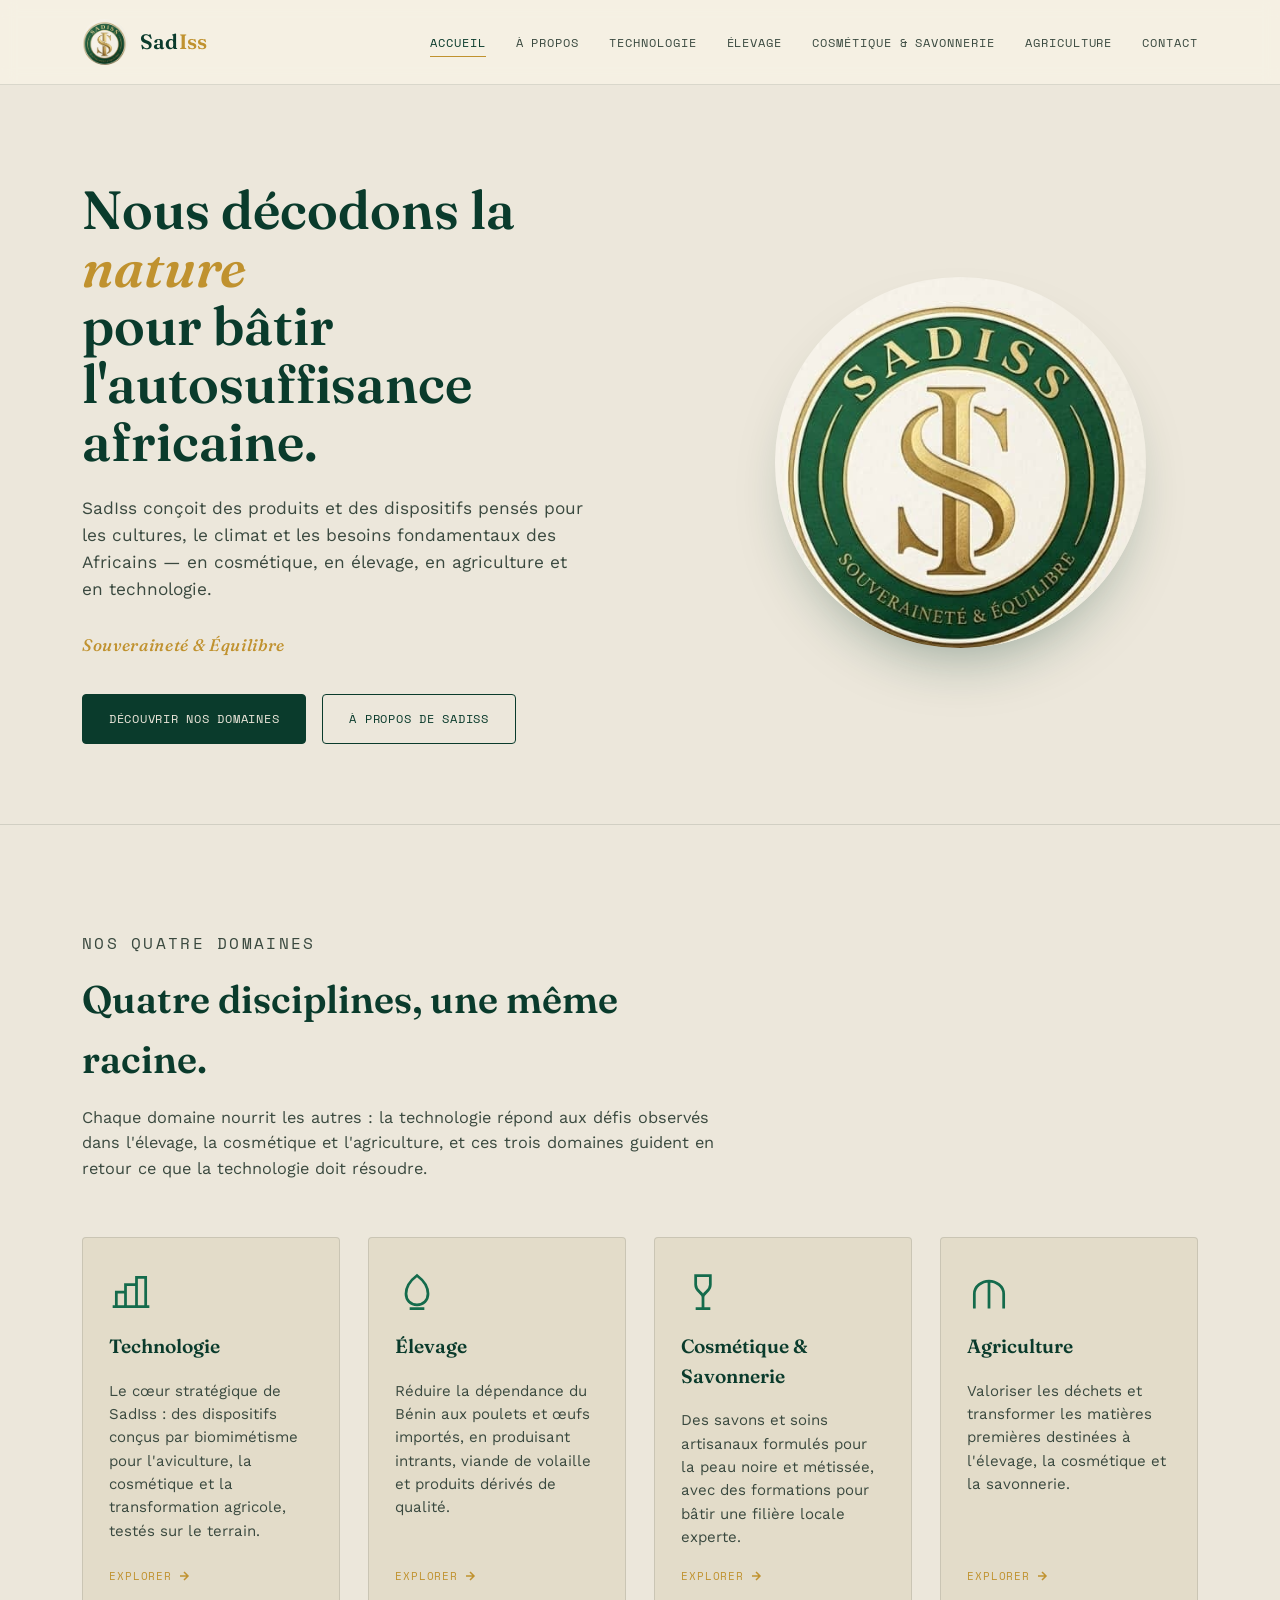
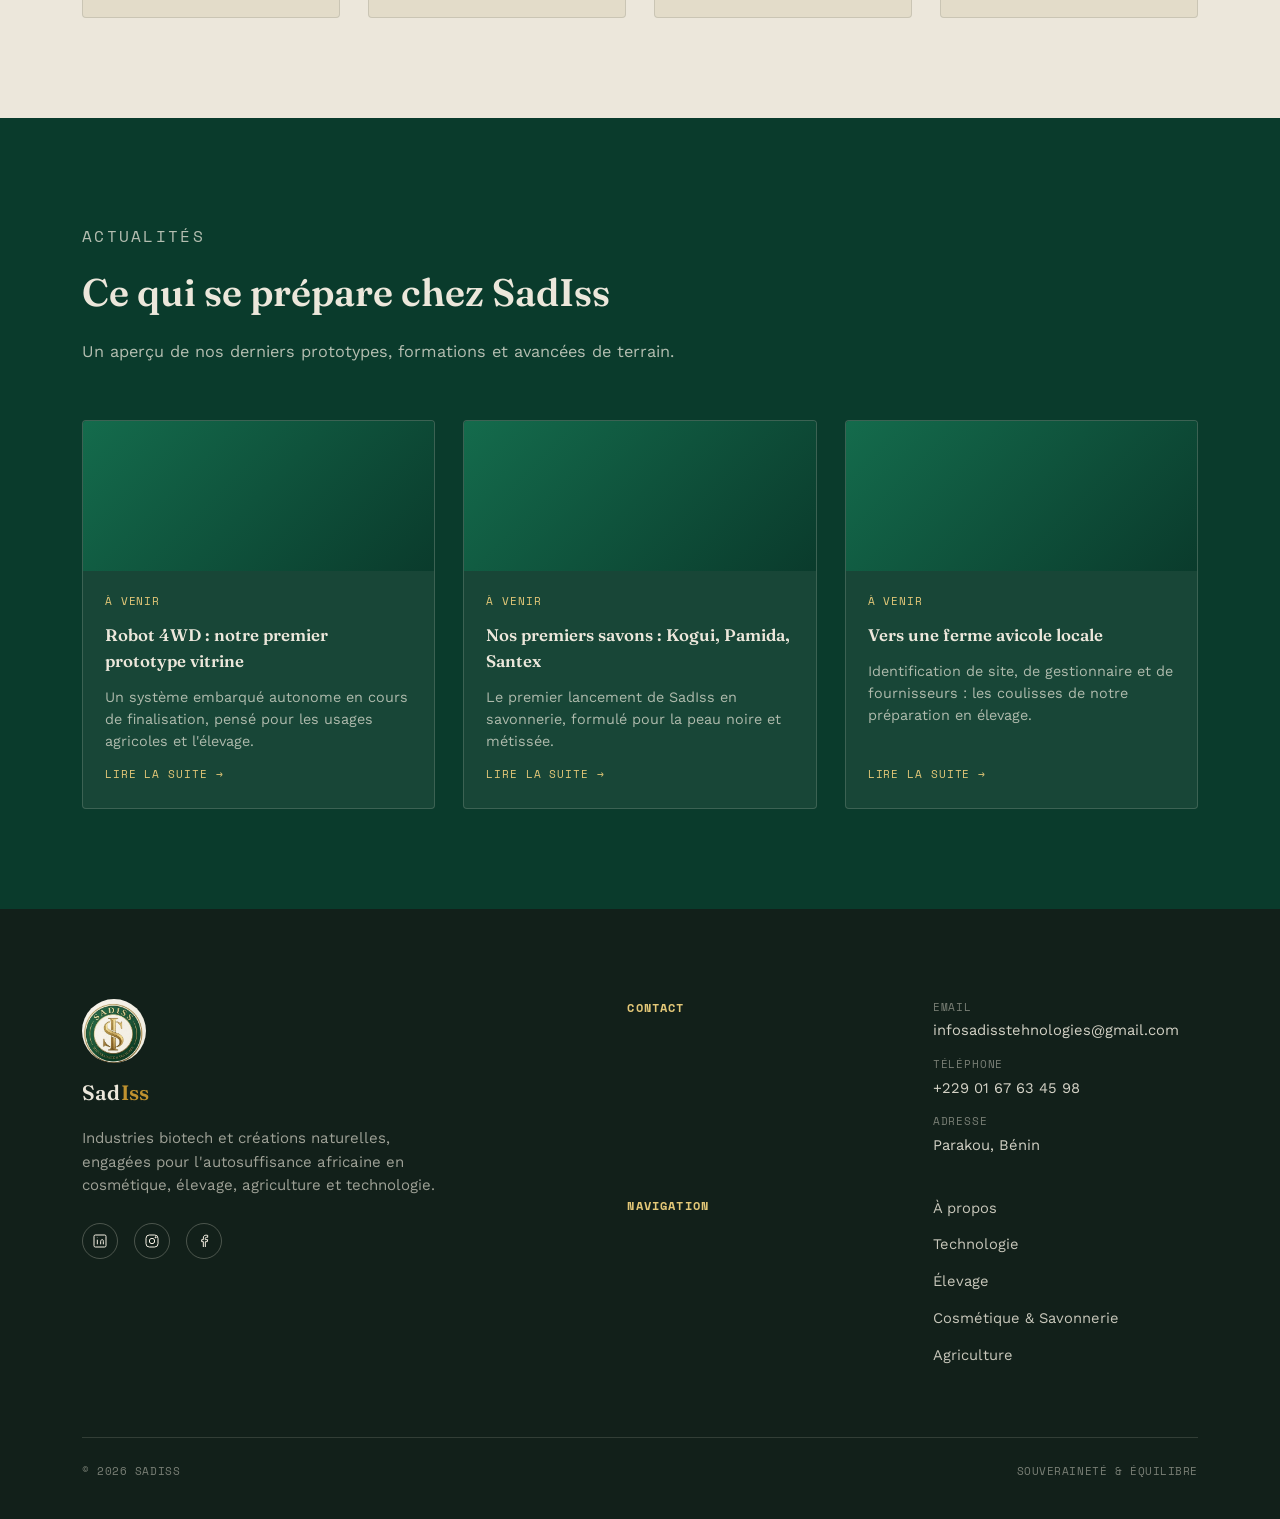
==== index.html @ 4fe81772 "Add files via upload" ====
<!DOCTYPE html>
<html lang="fr">
<head>
<meta charset="UTF-8">
<meta name="viewport" content="width=device-width, initial-scale=1.0">
<title>SadIss — Souveraineté &amp; Équilibre</title>
<meta name="description" content="SadIss conçoit des solutions africaines en cosmétique, élevage, agriculture et technologie, pensées pour les cultures, le climat et les besoins du continent.">
<link rel="preconnect" href="https://fonts.googleapis.com">
<link rel="preconnect" href="https://fonts.gstatic.com" crossorigin>
<link href="https://fonts.googleapis.com/css2?family=Fraunces:ital,wght@0,500;0,600;1,500&family=Work+Sans:wght@400;500;600&family=Space+Mono:wght@400;700&display=swap" rel="stylesheet">
<link rel="stylesheet" href="styles.css">
</head>
<body>

<header class="site-header">
  <div class="wrap">
    <a href="#accueil" class="logo">
      <img src="logo-badge.png" alt="SadIss" class="logo-mark">
      <span class="logo-word">Sad<em>Iss</em></span>
    </a>

    <button class="nav-toggle" id="navToggle" aria-label="Ouvrir la navigation" aria-expanded="false">
      <span></span><span></span><span></span>
    </button>

    <nav class="main-nav" id="mainNav">
      <ul>
        <li><a href="#accueil" class="active">Accueil</a></li>
        <li><a href="a-propos.html">À propos</a></li>
        <li><a href="technologie.html">Technologie</a></li>
        <li><a href="elevage.html">Élevage</a></li>
        <li><a href="cosmetique.html">Cosmétique &amp; Savonnerie</a></li>
        <li><a href="agriculture.html">Agriculture</a></li>
        <li><a href="#contact">Contact</a></li>
      </ul>
    </nav>
  </div>
</header>

<main id="accueil">

  <!-- ============ HERO ============ -->
  <section class="hero">
    <div class="wrap">
      <div class="hero-text">
        <h1 class="hero-headline">Nous décodons la <span class="accent">nature</span><br>pour bâtir l'autosuffisance africaine.</h1>
        <p class="hero-sub">SadIss conçoit des produits et des dispositifs pensés pour les cultures, le climat et les besoins fondamentaux des Africains — en cosmétique, en élevage, en agriculture et en technologie.</p>
        <p class="hero-tagline">Souveraineté &amp; Équilibre</p>
        <div class="hero-actions">
          <a href="#domaines" class="btn btn-primary">Découvrir nos domaines</a>
          <a href="a-propos.html" class="btn btn-ghost">À propos de SadIss</a>
        </div>
      </div>

      <div class="hero-graphic" aria-hidden="true">
        <img src="logo-badge.png" alt="" class="hero-badge">
      </div>
    </div>
  </section>

  <!-- ============ DOMAINES ============ -->
  <section class="domains" id="domaines">
    <div class="wrap">
      <div class="section-head">
        <p class="eyebrow">Nos quatre domaines</p>
        <h2>Quatre disciplines, une même racine.</h2>
        <p>Chaque domaine nourrit les autres : la technologie répond aux défis observés dans l'élevage, la cosmétique et l'agriculture, et ces trois domaines guident en retour ce que la technologie doit résoudre.</p>
      </div>

      <div class="domain-root">
        <div class="domain-grid">

          <article class="domain-card">
            <svg class="icon" viewBox="0 0 24 24" fill="none" stroke="currentColor" stroke-width="1.5"><path d="M4 20 L4 12 L9 12 L9 20 M9 20 L9 8 L15 8 L15 20 M15 20 L15 4 L20 4 L20 20 M2 20 L22 20"/></svg>
            <h3>Technologie</h3>
            <p>Le cœur stratégique de SadIss : des dispositifs conçus par biomimétisme pour l'aviculture, la cosmétique et la transformation agricole, testés sur le terrain.</p>
            <a href="technologie.html" class="go">Explorer <svg viewBox="0 0 12 12" fill="none" stroke="currentColor" stroke-width="1.5"><path d="M2 6 L10 6 M6 2 L10 6 L6 10"/></svg></a>
          </article>

          <article class="domain-card">
            <svg class="icon" viewBox="0 0 24 24" fill="none" stroke="currentColor" stroke-width="1.5"><path d="M12 3 C8 6 6 9 6 13 C6 16.5 8.5 19 12 19 C15.5 19 18 16.5 18 13 C18 9 16 6 12 3 Z M8 21 L16 21"/></svg>
            <h3>Élevage</h3>
            <p>Réduire la dépendance du Bénin aux poulets et œufs importés, en produisant intrants, viande de volaille et produits dérivés de qualité.</p>
            <a href="elevage.html" class="go">Explorer <svg viewBox="0 0 12 12" fill="none" stroke="currentColor" stroke-width="1.5"><path d="M2 6 L10 6 M6 2 L10 6 L6 10"/></svg></a>
          </article>

          <article class="domain-card">
            <svg class="icon" viewBox="0 0 24 24" fill="none" stroke="currentColor" stroke-width="1.5"><path d="M8 3 L16 3 L16 8 C16 12 12 12 12 15 C12 12 8 12 8 8 Z M12 15 L12 21 M8 21 L16 21"/></svg>
            <h3>Cosmétique &amp; Savonnerie</h3>
            <p>Des savons et soins artisanaux formulés pour la peau noire et métissée, avec des formations pour bâtir une filière locale experte.</p>
            <a href="cosmetique.html" class="go">Explorer <svg viewBox="0 0 12 12" fill="none" stroke="currentColor" stroke-width="1.5"><path d="M2 6 L10 6 M6 2 L10 6 L6 10"/></svg></a>
          </article>

          <article class="domain-card">
            <svg class="icon" viewBox="0 0 24 24" fill="none" stroke="currentColor" stroke-width="1.5"><path d="M4 21 L4 13 C4 9 8 6 12 6 C16 6 20 9 20 13 L20 21 M12 6 L12 21"/></svg>
            <h3>Agriculture</h3>
            <p>Valoriser les déchets et transformer les matières premières destinées à l'élevage, la cosmétique et la savonnerie.</p>
            <a href="agriculture.html" class="go">Explorer <svg viewBox="0 0 12 12" fill="none" stroke="currentColor" stroke-width="1.5"><path d="M2 6 L10 6 M6 2 L10 6 L6 10"/></svg></a>
          </article>

        </div>
      </div>
    </div>
  </section>

  <!-- ============ ARTICLES ============ -->
  <section class="articles" id="articles">
    <div class="wrap">
      <div class="section-head">
        <p class="eyebrow">Actualités</p>
        <h2>Ce qui se prépare chez SadIss</h2>
        <p>Un aperçu de nos derniers prototypes, formations et avancées de terrain.</p>
      </div>

      <div class="article-grid" id="articleGrid">
        <!-- Les articles sont injectés par script.js à partir d'un tableau de données,
             à remplacer par du contenu réel dès qu'il sera disponible. -->
      </div>
    </div>
  </section>

</main>

<!-- ============ FOOTER / CONTACT ============ -->
<footer class="site-footer" id="contact">
  <div class="wrap">
    <div class="footer-grid">

      <div class="footer-about">
        <img src="logo-badge.png" alt="SadIss" class="footer-badge">
        <span class="logo-word">Sad<em>Iss</em></span>
        <p>Industries biotech et créations naturelles, engagées pour l'autosuffisance africaine en cosmétique, élevage, agriculture et technologie.</p>

        <div class="social-row">
          <a href="#" target="_blank" rel="noopener noreferrer" aria-label="LinkedIn"><svg viewBox="0 0 24 24" fill="none" stroke="#F6F1E4" stroke-width="1.5"><rect x="3" y="3" width="18" height="18" rx="2"/><path d="M8 10 L8 17 M8 7 L8 7.5 M13 17 L13 12.5 C13 11 14 10 15.5 10 C17 10 17 11.5 17 12.5 L17 17"/></svg></a>
          <a href="#" target="_blank" rel="noopener noreferrer" aria-label="Github"><svg viewBox="0 0 24 24" fill="none" stroke="#F6F1E4" stroke-width="1.5"><rect x="3" y="3" width="18" height="18" rx="5"/><circle cx="12" cy="12" r="4"/><circle cx="17.5" cy="6.5" r="0.8" fill="#F6F1E4"/></svg></a>
          <a href="https://www.facebook.com/profile.php?id=61591203677101" target="_blank" rel="noopener noreferrer" aria-label="Facebook"><svg viewBox="0 0 24 24" fill="none" stroke="#F6F1E4" stroke-width="1.5"><path d="M14 21 L14 13 L17 13 L17.5 10 L14 10 L14 8 C14 7 14.5 6.5 15.5 6.5 L17.5 6.5 L17.5 3.5 C17 3.4 15.8 3.3 14.8 3.3 C12.4 3.3 11 4.8 11 7.5 L11 10 L8.5 10 L8.5 13 L11 13 L11 21"/></svg></a>
        </div>
      </div>

      <div class="footer-info">
        <h3>Contact</h3>
        <ul class="info-list">
          <li><span class="info-label">Email</span><span>infosadisstehnologies@gmail.com</span></li>
          <li><span class="info-label">Téléphone</span><span>+229 01 67 63 45 98</span></li>
          <li><span class="info-label">Adresse</span><span>Parakou, Bénin</span></li>
        </ul>

        <h3>Navigation</h3>
        <ul class="info-list links">
          <li><a href="a-propos.html">À propos</a></li>
          <li><a href="technologie.html">Technologie</a></li>
          <li><a href="elevage.html">Élevage</a></li>
          <li><a href="cosmetique.html">Cosmétique &amp; Savonnerie</a></li>
          <li><a href="agriculture.html">Agriculture</a></li>
        </ul>
      </div>

    </div>

    <div class="footer-bottom">
      <span>© 2026 SadIss</span>
      <span>Souveraineté &amp; Équilibre</span>
    </div>
  </div>
</footer>

<script src="script.js"></script>
</body>
</html>
---- styles.css ----
/* =========================================================
   SadIss — Design tokens
   ========================================================= */
:root{
  --cream: #ECE7DB;
  --cream-2: #E3DCC9;
  --ink: #12201A;
  --ink-soft: #3A493F;
  --emerald-deep: #0A3B2C;
  --emerald: #146B4C;
  --emerald-bright: #1E9B6C;
  --gold: #C0922F;
  --gold-light: #E4C878;
  --line: rgba(18,32,26,0.12);

  --font-display: "Fraunces", "Georgia", serif;
  --font-body: "Work Sans", "Segoe UI", sans-serif;
  --font-mono: "Space Mono", monospace;

  --radius: 4px;
  --container: 1180px;
}

*{ box-sizing: border-box; }
html{ scroll-behavior: smooth; }
body{
  margin:0;
  background: var(--cream);
  color: var(--ink);
  font-family: var(--font-body);
  line-height: 1.55;
  -webkit-font-smoothing: antialiased;
}
img,svg{ display:block; max-width:100%; }
a{ color: inherit; text-decoration: none; }
ul{ margin:0; padding:0; list-style:none; }
h1,h2,h3,h4{ font-family: var(--font-display); margin:0; font-weight:600; }
p{ margin:0; }
.wrap{ max-width: var(--container); margin:0 auto; padding: 0 32px; }
.eyebrow{
  font-family: var(--font-mono);
  text-transform: uppercase;
  letter-spacing: 0.14em;
  font-size: 0.72rem;
  color: var(--emerald);
}
.btn{
  display:inline-flex; align-items:center; gap:10px;
  font-family: var(--font-mono);
  font-size: 0.78rem;
  letter-spacing: 0.06em;
  text-transform: uppercase;
  padding: 14px 26px;
  border-radius: var(--radius);
  border: 1px solid var(--emerald-deep);
  transition: background .25s ease, color .25s ease, transform .2s ease;
  cursor: pointer;
  background: transparent;
}
.btn-primary{ background: var(--emerald-deep); color: var(--cream); }
.btn-primary:hover{ background: var(--emerald-bright); border-color: var(--emerald-bright); transform: translateY(-1px); }
.btn-ghost{ color: var(--emerald-deep); }
.btn-ghost:hover{ background: var(--emerald-deep); color: var(--cream); }

/* focus visibility */
a:focus-visible, button:focus-visible, input:focus-visible, textarea:focus-visible{
  outline: 2px solid var(--gold);
  outline-offset: 3px;
}

@media (prefers-reduced-motion: reduce){
  *{ animation: none !important; transition: none !important; }
}

/* =========================================================
   Header / Nav
   ========================================================= */
.site-header{
  position: sticky; top:0; z-index: 50;
  background: rgba(246,241,228,0.92);
  backdrop-filter: blur(8px);
  border-bottom: 1px solid var(--line);
}
.site-header .wrap{
  display:flex; align-items:center; justify-content:space-between;
  height: 84px;
}
.logo{ display:flex; align-items:center; gap:12px; }
.logo-mark{ width:46px; height:46px; border-radius:50%; object-fit:cover; }
.logo-word{
  font-family: var(--font-display);
  font-weight: 600;
  font-size: 1.3rem;
  letter-spacing: 0.01em;
  color: var(--emerald-deep);
}
.logo-word em{ color: var(--gold); font-style: normal; }

.main-nav ul{ display:flex; gap: 30px; align-items:center; }
.main-nav a{
  font-family: var(--font-mono);
  font-size: 0.74rem;
  text-transform: uppercase;
  letter-spacing: 0.08em;
  color: var(--ink-soft);
  position: relative;
  padding: 6px 0;
}
.main-nav a::after{
  content:""; position:absolute; left:0; bottom:0; width:0; height:1px;
  background: var(--gold); transition: width .25s ease;
}
.main-nav a:hover::after, .main-nav a.active::after{ width:100%; }
.main-nav a.active{ color: var(--emerald-deep); }
.nav-toggle{ display:none; background:none; border:none; cursor:pointer; }
.nav-toggle span{ display:block; width:24px; height:2px; background: var(--ink); margin:5px 0; }

@media (max-width: 880px){
  .nav-toggle{ display:block; }
  .main-nav{
    position: fixed; inset: 84px 0 0 0;
    background: var(--cream);
    transform: translateX(100%);
    transition: transform .3s ease;
  }
  .main-nav.open{ transform: translateX(0); }
  .main-nav ul{ flex-direction:column; align-items:flex-start; gap:0; padding: 24px 32px; }
  .main-nav li{ width:100%; border-bottom:1px solid var(--line); }
  .main-nav a{ display:block; padding: 18px 0; }
}

/* =========================================================
   Hero
   ========================================================= */
.hero{
  position: relative;
  padding: 96px 0 80px;
  overflow: hidden;
}
.hero .wrap{
  display:grid;
  grid-template-columns: 1.1fr 0.9fr;
  gap: 60px;
  align-items:center;
}
.hero-headline{
  font-size: clamp(2.4rem, 4.2vw, 3.6rem);
  line-height: 1.08;
  color: var(--emerald-deep);
}
.hero-headline .accent{ color: var(--gold); font-style: italic; }
.hero-sub{
  margin-top: 24px;
  max-width: 46ch;
  font-size: 1.08rem;
  color: var(--ink-soft);
}
.hero-tagline{
  margin-top: 30px;
  font-family: var(--font-display);
  font-style: italic;
  font-weight: 500;
  font-size: 1.05rem;
  letter-spacing: 0.04em;
  color: var(--gold);
}
.hero-actions{ margin-top: 36px; display:flex; gap:16px; flex-wrap:wrap; }

.hero-graphic{ position:relative; display:flex; justify-content:center; }
.hero-badge{
  width: 78%; max-width: 380px; height:auto;
  border-radius:50%;
  box-shadow: 0 30px 60px -25px rgba(10,59,44,0.4);
}

/* =========================================================
   Domaines — signature root/branch layout
   ========================================================= */
.domains{ padding: 90px 0 100px; border-top: 1px solid var(--line); }
.section-head{ max-width: 640px; margin-bottom: 56px; }
.section-head h2{
  font-size: clamp(1.8rem, 3vw, 2.4rem);
  color: var(--emerald-deep);
  margin-top: 14px;
}
.section-head p{ margin-top: 16px; color: var(--ink-soft); font-size: 1.02rem; }

.domain-root{ position:relative; }
.domain-root svg.roots{
  position:absolute; inset:0; width:100%; height:100%;
  pointer-events:none;
}
.domain-grid{
  position:relative; z-index:2;
  display:grid; grid-template-columns: repeat(4,1fr); gap: 28px;
}
.domain-card{
  background: var(--cream-2);
  border: 1px solid var(--line);
  border-radius: var(--radius);
  padding: 32px 26px;
  display:flex; flex-direction:column; gap:18px;
  transition: transform .25s ease, box-shadow .25s ease, border-color .25s ease;
}
.domain-card:hover{
  transform: translateY(-6px);
  border-color: var(--emerald);
  box-shadow: 0 18px 40px -20px rgba(10,59,44,0.35);
}
.domain-card .icon{ width:44px; height:44px; color: var(--emerald); }
.domain-card h3{ font-size: 1.2rem; color: var(--emerald-deep); }
.domain-card p{ color: var(--ink-soft); font-size: 0.94rem; flex:1; }
.domain-card .go{
  font-family: var(--font-mono);
  font-size: 0.7rem; text-transform: uppercase; letter-spacing: 0.08em;
  color: var(--gold);
  display:inline-flex; align-items:center; gap:6px;
}
.domain-card .go svg{ width:12px; height:12px; transition: transform .2s ease; }
.domain-card:hover .go svg{ transform: translateX(4px); }

@media (max-width: 980px){
  .domain-grid{ grid-template-columns: repeat(2,1fr); }
  .hero .wrap{ grid-template-columns: 1fr; }
  .hero-graphic{ order:-1; max-width: 340px; margin: 0 auto; }
}
@media (max-width: 560px){
  .domain-grid{ grid-template-columns: 1fr; }
}

/* =========================================================
   Articles
   ========================================================= */
.articles{ padding: 90px 0 100px; background: var(--emerald-deep); color: var(--cream); }
.articles .section-head h2{ color: var(--cream); }
.articles .section-head p{ color: rgba(246,241,228,0.72); }
.articles .eyebrow{ color: var(--gold-light); }
.article-grid{
  display:grid; grid-template-columns: repeat(3,1fr); gap: 28px;
}
.article-card{
  background: rgba(246,241,228,0.06);
  border: 1px solid rgba(246,241,228,0.16);
  border-radius: var(--radius);
  overflow:hidden;
  display:flex; flex-direction:column;
  transition: border-color .25s ease, transform .25s ease;
}
.article-card:hover{ border-color: var(--gold-light); transform: translateY(-4px); }
.article-thumb{
  height: 150px;
  background: linear-gradient(135deg, var(--emerald) 0%, var(--emerald-deep) 100%);
  position:relative;
}
.article-body{ padding: 22px 22px 26px; display:flex; flex-direction:column; gap:12px; flex:1; }
.article-date{ font-family: var(--font-mono); font-size: 0.68rem; letter-spacing: 0.08em; text-transform:uppercase; color: var(--gold-light); }
.article-card h3{ font-size: 1.05rem; color: var(--cream); }
.article-card p{ color: rgba(246,241,228,0.68); font-size: 0.9rem; flex:1; }
.article-card .read{ font-family: var(--font-mono); font-size: 0.7rem; text-transform:uppercase; letter-spacing:0.08em; color: var(--gold-light); }

@media (max-width: 880px){
  .article-grid{ grid-template-columns: 1fr; }
}

/* =========================================================
   Footer / Contact
   ========================================================= */
.site-footer{ background: var(--ink); color: var(--cream-2); padding: 90px 0 40px; }
.footer-grid{
  display:grid; grid-template-columns: 1fr 1.2fr; gap: 70px;
}
.footer-badge{ width:64px; height:64px; border-radius:50%; }
.footer-about .logo-word{ display:block; margin-top:14px; color: var(--cream); }
.footer-about p{ margin-top: 18px; color: rgba(246,241,228,0.62); max-width: 40ch; font-size: 0.94rem; }
.social-row{ display:flex; gap:16px; margin-top: 26px; }
.social-row a{
  width:36px; height:36px; border:1px solid rgba(246,241,228,0.25); border-radius:50%;
  display:flex; align-items:center; justify-content:center;
  transition: border-color .2s ease, background .2s ease;
}
.social-row a:hover{ border-color: var(--gold-light); background: rgba(228,200,120,0.1); }
.social-row svg{ width:16px; height:16px; }

.footer-info{ display:grid; grid-template-columns: 1fr 1fr; gap: 40px; }
.footer-info h3{
  color: var(--gold-light); font-family: var(--font-mono); font-size: 0.72rem;
  text-transform: uppercase; letter-spacing: 0.1em; font-weight:700; margin-bottom: 20px;
}
.info-list{ display:flex; flex-direction:column; gap: 14px; }
.info-list li{ display:flex; flex-direction:column; gap:4px; font-size: 0.92rem; color: rgba(246,241,228,0.85); }
.info-label{ font-family: var(--font-mono); font-size: 0.66rem; text-transform:uppercase; letter-spacing:0.08em; color: rgba(246,241,228,0.45); }
.info-list.links li{ flex-direction:row; }
.info-list.links a{ color: rgba(246,241,228,0.8); }
.info-list.links a:hover{ color: var(--gold-light); }

@media (max-width: 560px){
  .footer-info{ grid-template-columns: 1fr; gap: 26px; }
}

.footer-bottom{
  margin-top: 70px; padding-top: 24px; border-top: 1px solid rgba(246,241,228,0.14);
  display:flex; justify-content:space-between; flex-wrap:wrap; gap:10px;
  font-family: var(--font-mono); font-size: 0.7rem; letter-spacing:0.05em;
  color: rgba(246,241,228,0.45); text-transform:uppercase;
}

@media (max-width: 780px){
  .footer-grid{ grid-template-columns: 1fr; gap: 50px; }
  .form-grid{ grid-template-columns: 1fr; }
}

/* =========================================================
   Page À propos
   ========================================================= */
.about-hero{ padding: 70px 0 90px; }
.about-hero-grid{
  display:grid; grid-template-columns: 1.3fr 0.7fr; gap:60px; align-items:center;
}
.about-title{
  margin-top: 16px;
  font-size: clamp(2rem, 3.6vw, 3rem);
  line-height: 1.12;
  color: var(--emerald-deep);
}
.about-lead{ margin-top: 22px; max-width: 56ch; font-size: 1.05rem; color: var(--ink-soft); }
.about-badge{ width:100%; max-width: 300px; margin: 0 auto; border-radius:50%; box-shadow: 0 26px 50px -22px rgba(10,59,44,0.35); }

.mission{
  background: var(--emerald-deep);
  padding: 70px 0;
  text-align:center;
}
.mission-quote{
  font-family: var(--font-display);
  font-style: italic;
  font-weight: 500;
  color: var(--cream);
  font-size: clamp(1.4rem, 2.6vw, 2rem);
  max-width: 20ch;
  margin: 0 auto;
  line-height: 1.3;
}
.mission-tagline{
  margin-top: 20px;
  font-family: var(--font-mono);
  text-transform: uppercase;
  letter-spacing: 0.14em;
  font-size: 0.78rem;
  color: var(--gold-light);
}

.engagements{ padding: 90px 0; border-top: 1px solid var(--line); }
.engagement-grid{
  display:grid; grid-template-columns: repeat(auto-fit, minmax(220px, 1fr)); gap: 26px;
}
.engagement-item{
  background: var(--cream-2);
  border: 1px solid var(--line);
  border-radius: var(--radius);
  padding: 30px 24px;
}
.engagement-num{
  font-family: var(--font-display);
  font-style: italic;
  font-size: 1.6rem;
  color: var(--gold);
}
.engagement-item h3{ margin-top: 14px; font-size: 1.1rem; color: var(--emerald-deep); }
.engagement-item p{ margin-top: 12px; font-size: 0.92rem; color: var(--ink-soft); }

.domains-brief{ padding: 20px 0 100px; }
.brief-grid{ display:grid; grid-template-columns: repeat(4,1fr); gap: 22px; }
.brief-card{
  display:block;
  background: var(--emerald-deep);
  color: var(--cream);
  border-radius: var(--radius);
  padding: 26px 22px;
  transition: transform .2s ease, background .2s ease;
}
.brief-card:hover{ background: var(--emerald); transform: translateY(-4px); }
.brief-card h3{ font-size: 1.05rem; }
.brief-card p{ margin-top:10px; font-size: 0.86rem; color: rgba(246,241,228,0.7); }

@media (max-width: 880px){
  .about-hero-grid{ grid-template-columns: 1fr; }
  .about-badge{ order:-1; }
  .brief-grid{ grid-template-columns: repeat(2,1fr); }
}
@media (max-width: 560px){
  .brief-grid{ grid-template-columns: 1fr; }
}

/* =========================================================
   Pages de domaine (Cosmétique, Élevage, Technologie, Agriculture)
   ========================================================= */
.domain-hero{ padding: 90px 0 60px; max-width: 900px; }
.domain-hero .wrap{ max-width: 800px; }
.domain-title{ margin-top: 16px; font-size: clamp(2rem, 3.6vw, 2.8rem); line-height: 1.14; color: var(--emerald-deep); }
.domain-lead{ margin-top: 20px; font-size: 1.03rem; color: var(--ink-soft); max-width: 62ch; }

.section-block{ padding: 70px 0; border-top: 1px solid var(--line); }
.section-block.alt{ background: var(--cream-2); }
.section-head.small h3{ font-size: 1.25rem; color: var(--emerald-deep); margin-top: 10px; }
.section-head.small p{ margin-top: 10px; color: var(--ink-soft); font-size: 0.95rem; }

/* Produits */
.product-grid{ display:grid; grid-template-columns: repeat(4,1fr); gap: 24px; }
.product-card{
  background: var(--cream-2); border:1px solid var(--line); border-radius: var(--radius);
  overflow:hidden; display:flex; flex-direction:column;
}
.product-thumb{ height: 130px; background: linear-gradient(135deg, var(--emerald-bright), var(--emerald-deep)); }
.product-body{ padding: 20px; display:flex; flex-direction:column; gap:10px; flex:1; }
.product-body h3{ font-size: 1.02rem; color: var(--emerald-deep); }
.product-body p{ font-size: 0.88rem; color: var(--ink-soft); flex:1; }
.product-foot{ display:flex; justify-content:space-between; align-items:center; margin-top: 6px; }
.price{ font-family: var(--font-mono); font-size: 0.78rem; color: var(--gold); }
.product-note{ margin-top: 22px; font-size: 0.85rem; color: var(--ink-soft); font-style: italic; }

.tech-sub{ margin-top: 60px; padding-top: 50px; border-top: 1px solid var(--line); }
.tech-grid{ display:grid; grid-template-columns: repeat(3,1fr); gap: 22px; }
.tech-card{ background: var(--cream); border: 1px solid var(--line); border-radius: var(--radius); padding: 24px; }
.tech-card h4{ font-family: var(--font-display); color: var(--emerald-deep); font-size: 1.02rem; }
.tech-card p{ margin-top: 10px; font-size: 0.88rem; color: var(--ink-soft); }

/* Services */
.service-list{ display:grid; grid-template-columns: repeat(3,1fr); gap: 24px; }
.service-item{ padding: 24px 0; border-top: 1px solid var(--line); }
.service-item h3{ font-size: 1.05rem; color: var(--emerald-deep); }
.service-item p{ margin-top: 10px; font-size: 0.9rem; color: var(--ink-soft); }

/* Documents */
.doc-grid{ display:grid; grid-template-columns: repeat(3,1fr); gap: 24px; }
.doc-card{ background: var(--cream-2); border: 1px solid var(--line); border-radius: var(--radius); padding: 26px; display:flex; flex-direction:column; gap:14px; }
.doc-card h3{ font-size: 1.05rem; color: var(--emerald-deep); }
.doc-card p{ font-size: 0.9rem; color: var(--ink-soft); flex:1; }
.doc-foot{ display:flex; justify-content:space-between; align-items:center; gap: 12px; }
.doc-btn{ padding: 10px 18px; font-size: 0.68rem; }

/* Payment modal */
.pay-modal{
  position: fixed; inset:0; background: rgba(10,20,15,0.55);
  display:flex; align-items:center; justify-content:center; z-index: 100; padding: 20px;
}
.pay-modal[hidden]{ display:none; }
.pay-modal-card{
  background: var(--cream); border-radius: var(--radius); padding: 36px 32px;
  max-width: 420px; width:100%; position:relative;
}
.pay-close{
  position:absolute; top:14px; right:16px; background:none; border:none; font-size:1.4rem;
  cursor:pointer; color: var(--ink-soft); line-height:1;
}
.pay-modal-card h3{ color: var(--emerald-deep); font-size: 1.15rem; padding-right: 20px; }
.pay-price{ margin-top: 8px; font-family: var(--font-mono); color: var(--gold); font-size: 0.9rem; }
.pay-instructions{ margin-top: 16px; font-size: 0.88rem; color: var(--ink-soft); }
.pay-list{ margin-top: 18px; display:flex; flex-direction:column; gap:10px; }
.pay-list li{ display:flex; justify-content:space-between; font-size: 0.88rem; border-bottom: 1px solid var(--line); padding-bottom: 8px; }
.pay-modal-card .btn{ margin-top: 22px; width:100%; justify-content:center; }

@media (max-width: 980px){
  .product-grid{ grid-template-columns: repeat(2,1fr); }
  .tech-grid, .service-list, .doc-grid{ grid-template-columns: 1fr 1fr; }
}
@media (max-width: 620px){
  .product-grid, .tech-grid, .service-list, .doc-grid{ grid-template-columns: 1fr; }
}
/* mise en page des images pur les articles */


.doc-thumb{
  width: 100%;
  height: 160px;
  object-fit: cover;
  border-radius: var(--radius);
}
/* style des documents à vendre*/
.doc-status{
  display:inline-block;
  font-family: var(--font-mono);
  font-size: 0.66rem;
  text-transform: uppercase;
  letter-spacing: 0.06em;
  padding: 4px 10px;
  border-radius: 20px;
  width: fit-content;
}
.doc-status.available{ background: rgba(20,107,76,0.12); color: var(--emerald); }
.doc-status.soon{ background: rgba(192,146,47,0.14); color: var(--gold); }
.btn[disabled]{ opacity: 0.5; cursor: not-allowed; }
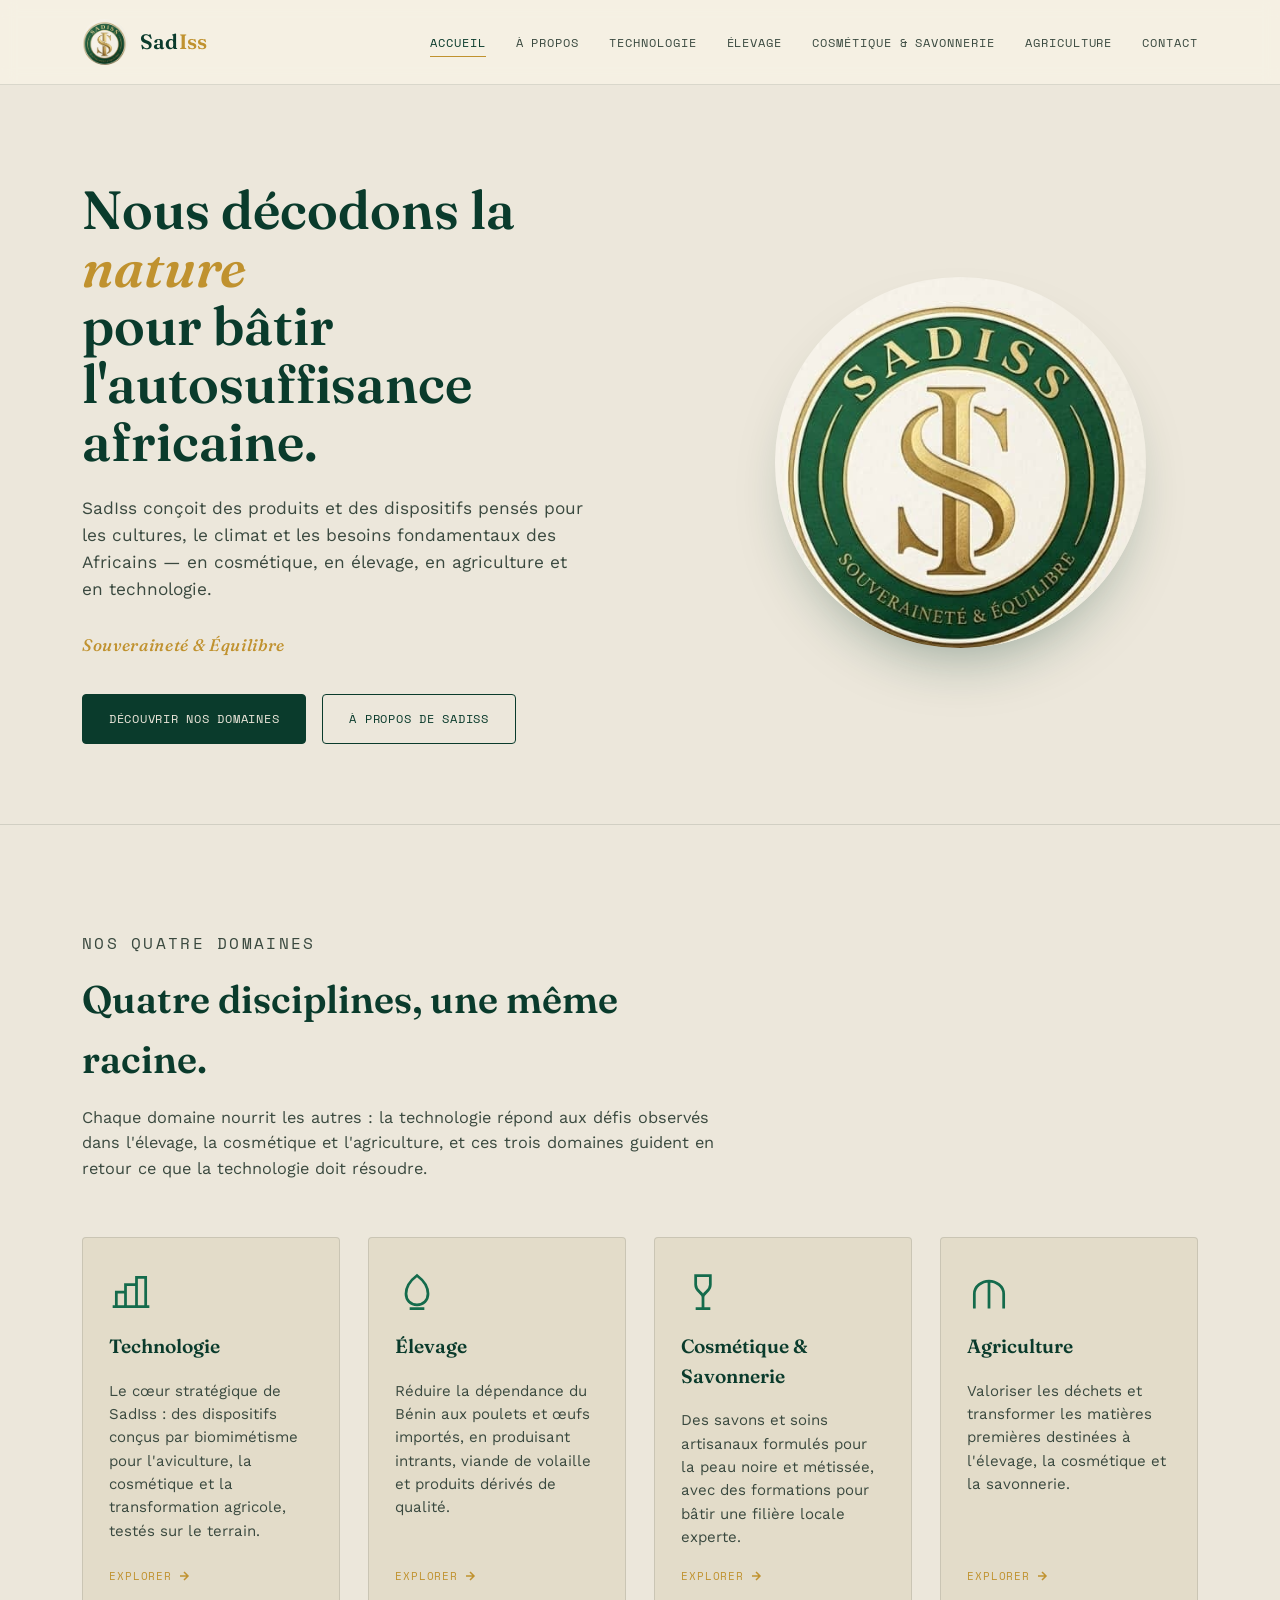
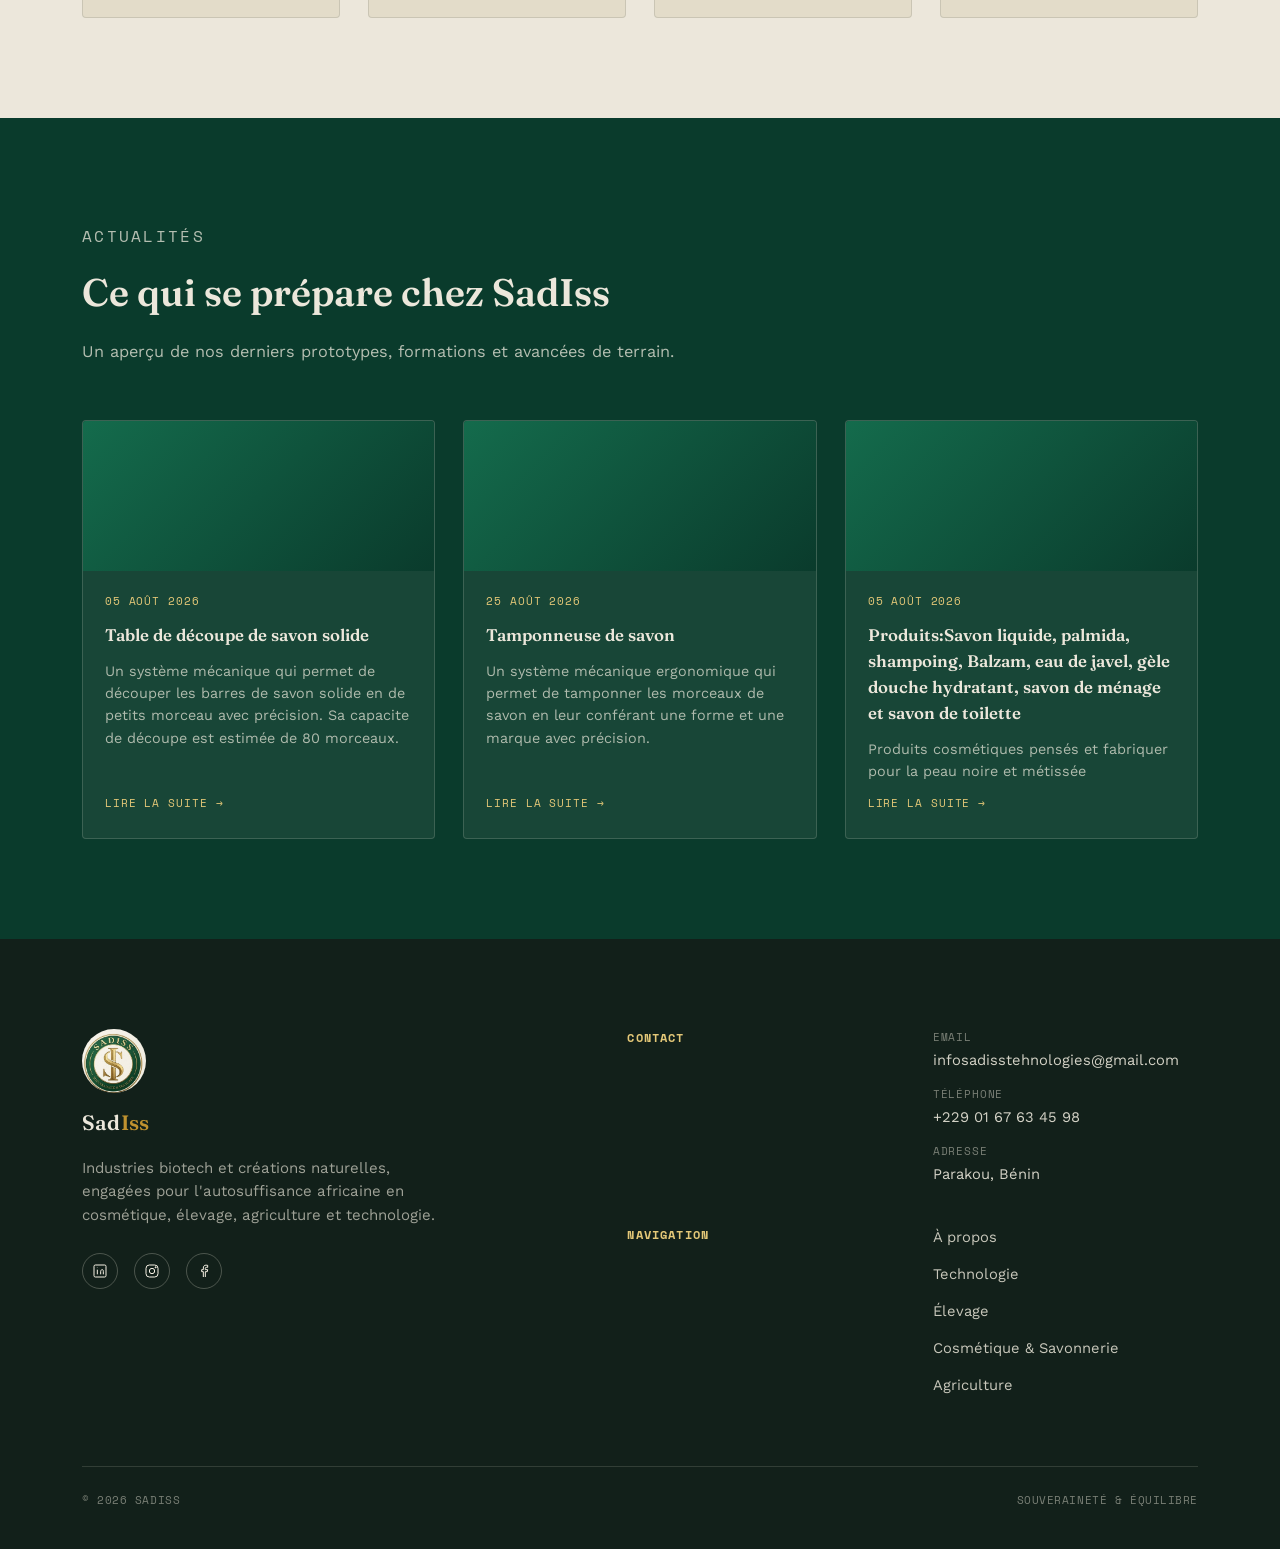
==== commit 655a0002: "Add files via upload site v1.0" ====
--- a/index.html
+++ b/index.html
@@ -132,8 +132,8 @@
         <p>Industries biotech et créations naturelles, engagées pour l'autosuffisance africaine en cosmétique, élevage, agriculture et technologie.</p>
 
         <div class="social-row">
-          <a href="#" target="_blank" rel="noopener noreferrer" aria-label="LinkedIn"><svg viewBox="0 0 24 24" fill="none" stroke="#F6F1E4" stroke-width="1.5"><rect x="3" y="3" width="18" height="18" rx="2"/><path d="M8 10 L8 17 M8 7 L8 7.5 M13 17 L13 12.5 C13 11 14 10 15.5 10 C17 10 17 11.5 17 12.5 L17 17"/></svg></a>
-          <a href="#" target="_blank" rel="noopener noreferrer" aria-label="Github"><svg viewBox="0 0 24 24" fill="none" stroke="#F6F1E4" stroke-width="1.5"><rect x="3" y="3" width="18" height="18" rx="5"/><circle cx="12" cy="12" r="4"/><circle cx="17.5" cy="6.5" r="0.8" fill="#F6F1E4"/></svg></a>
+          <a href="https://www.linkedin.com/in/sadikou-sero-1866b134a" target="_blank" rel="noopener noreferrer" aria-label="LinkedIn"><svg viewBox="0 0 24 24" fill="none" stroke="#F6F1E4" stroke-width="1.5"><rect x="3" y="3" width="18" height="18" rx="2"/><path d="M8 10 L8 17 M8 7 L8 7.5 M13 17 L13 12.5 C13 11 14 10 15.5 10 C17 10 17 11.5 17 12.5 L17 17"/></svg></a>
+          <a href="https://github.com/sadikousero52" target="_blank" rel="noopener noreferrer" aria-label="Github"><svg viewBox="0 0 24 24" fill="none" stroke="#F6F1E4" stroke-width="1.5"><rect x="3" y="3" width="18" height="18" rx="5"/><circle cx="12" cy="12" r="4"/><circle cx="17.5" cy="6.5" r="0.8" fill="#F6F1E4"/></svg></a>
           <a href="https://www.facebook.com/profile.php?id=61591203677101" target="_blank" rel="noopener noreferrer" aria-label="Facebook"><svg viewBox="0 0 24 24" fill="none" stroke="#F6F1E4" stroke-width="1.5"><path d="M14 21 L14 13 L17 13 L17.5 10 L14 10 L14 8 C14 7 14.5 6.5 15.5 6.5 L17.5 6.5 L17.5 3.5 C17 3.4 15.8 3.3 14.8 3.3 C12.4 3.3 11 4.8 11 7.5 L11 10 L8.5 10 L8.5 13 L11 13 L11 21"/></svg></a>
         </div>
       </div>
--- a/styles.css
+++ b/styles.css
@@ -239,24 +239,32 @@
   display:grid; grid-template-columns: repeat(3,1fr); gap: 28px;
 }
 .article-card{
-  background: rgba(246,241,228,0.06);
-  border: 1px solid rgba(246,241,228,0.16);
+  background: var(--cream-2);
+  border: 1px solid var(--line);
   border-radius: var(--radius);
   overflow:hidden;
   display:flex; flex-direction:column;
-  transition: border-color .25s ease, transform .25s ease;
-}
-.article-card:hover{ border-color: var(--gold-light); transform: translateY(-4px); }
+  transition: border-color .25s ease, transform .25s ease, box-shadow .25s ease;
+}
+.article-card:hover{ border-color: var(--emerald); transform: translateY(-4px); box-shadow: 0 18px 40px -22px rgba(10,59,44,0.3); }
 .article-thumb{
   height: 150px;
   background: linear-gradient(135deg, var(--emerald) 0%, var(--emerald-deep) 100%);
   position:relative;
 }
 .article-body{ padding: 22px 22px 26px; display:flex; flex-direction:column; gap:12px; flex:1; }
-.article-date{ font-family: var(--font-mono); font-size: 0.68rem; letter-spacing: 0.08em; text-transform:uppercase; color: var(--gold-light); }
-.article-card h3{ font-size: 1.05rem; color: var(--cream); }
-.article-card p{ color: rgba(246,241,228,0.68); font-size: 0.9rem; flex:1; }
-.article-card .read{ font-family: var(--font-mono); font-size: 0.7rem; text-transform:uppercase; letter-spacing:0.08em; color: var(--gold-light); }
+.article-date{ font-family: var(--font-mono); font-size: 0.68rem; letter-spacing: 0.08em; text-transform:uppercase; color: var(--gold); }
+.article-card h3{ font-size: 1.05rem; color: var(--emerald-deep); }
+.article-card p{ color: var(--ink-soft); font-size: 0.9rem; flex:1; }
+.article-card .read{ font-family: var(--font-mono); font-size: 0.7rem; text-transform:uppercase; letter-spacing:0.08em; color: var(--gold); }
+
+/* Variante sombre : uniquement pour la section Actualités de l'accueil (fond vert) */
+.articles .article-card{ background: rgba(246,241,228,0.06); border-color: rgba(246,241,228,0.16); }
+.articles .article-card:hover{ border-color: var(--gold-light); box-shadow:none; }
+.articles .article-date,
+.articles .article-card .read{ color: var(--gold-light); }
+.articles .article-card h3{ color: var(--cream); }
+.articles .article-card p{ color: rgba(246,241,228,0.68); }
 
 @media (max-width: 880px){
   .article-grid{ grid-template-columns: 1fr; }
@@ -489,3 +497,31 @@
 .doc-status.available{ background: rgba(20,107,76,0.12); color: var(--emerald); }
 .doc-status.soon{ background: rgba(192,146,47,0.14); color: var(--gold); }
 .btn[disabled]{ opacity: 0.5; cursor: not-allowed; }
+
+
+/* Mise en forme des vidéos des réalis  ations effectuées*/
+
+.tech-video{
+  display:block;
+  position: relative;
+  height: 150px;
+  border-radius: var(--radius);
+  overflow: hidden;
+  margin-bottom: 16px;
+  background: linear-gradient(135deg, var(--emerald-bright), var(--emerald-deep));
+}
+.tech-video img{
+  width:100%; height:100%; object-fit: cover;
+  transition: transform .3s ease;
+}
+.tech-video:hover img{ transform: scale(1.06); }
+.play-badge{
+  position:absolute; top:50%; left:50%; transform: translate(-50%,-50%);
+  width:48px; height:48px; border-radius:50%;
+  background: rgba(12,20,16,0.55);
+  color: var(--cream);
+  display:flex; align-items:center; justify-content:center;
+  font-size: 1rem;
+  transition: background .2s ease, transform .2s ease;
+}
+.tech-video:hover .play-badge{ background: var(--gold); transform: translate(-50%,-50%) scale(1.08); }
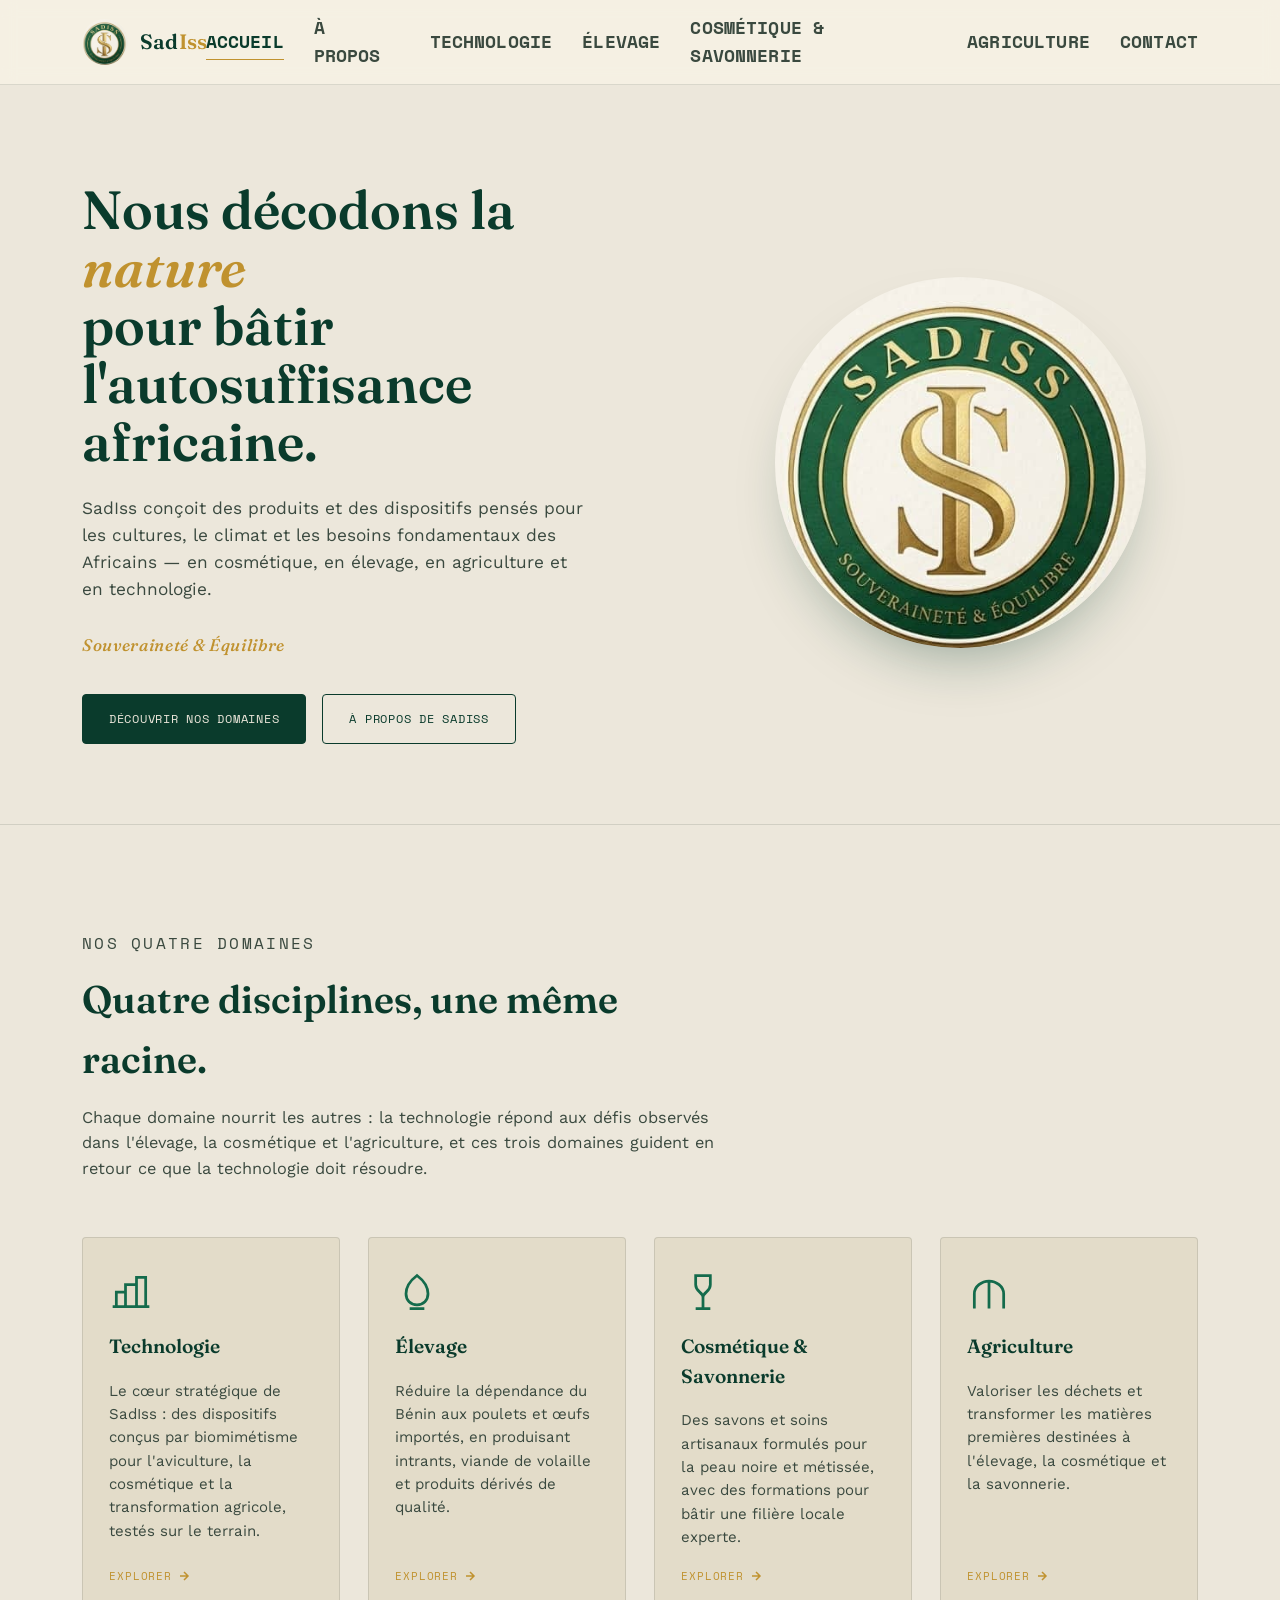
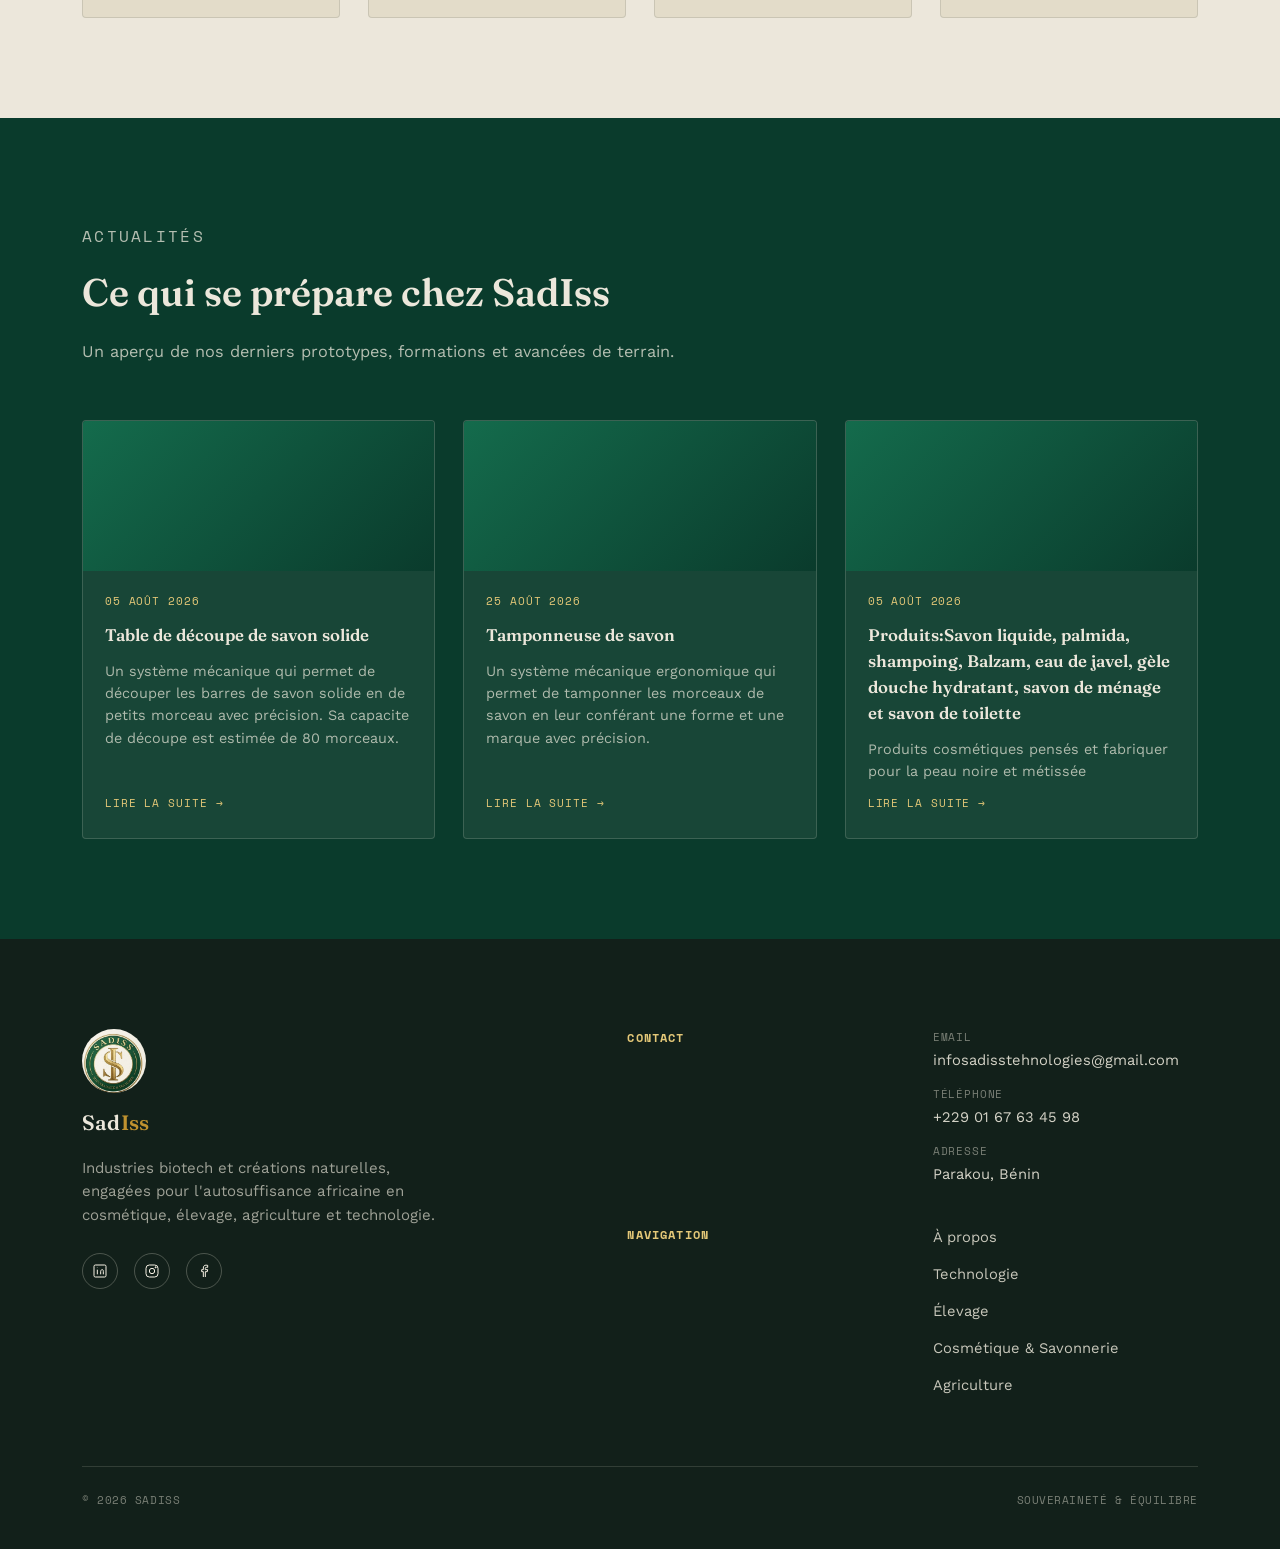
==== commit 1db4b914: "analyse" ====
--- a/index.html
+++ b/index.html
@@ -166,5 +166,6 @@
 </footer>
 
 <script src="script.js"></script>
+<script defer src="/_vercel/insights/script.js"></script>
 </body>
 </html>
--- a/styles.css
+++ b/styles.css
@@ -99,9 +99,10 @@
 .main-nav ul{ display:flex; gap: 30px; align-items:center; }
 .main-nav a{
   font-family: var(--font-mono);
-  font-size: 0.74rem;
+  font-size: 1.1rem;
+  font-weight: bold;
   text-transform: uppercase;
-  letter-spacing: 0.08em;
+  letter-spacing: 0.009em;
   color: var(--ink-soft);
   position: relative;
   padding: 6px 0;
@@ -118,15 +119,28 @@
 @media (max-width: 880px){
   .nav-toggle{ display:block; }
   .main-nav{
-    position: fixed; inset: 84px 0 0 0;
+    position: absolute;
+    top: 100%; left:0; right:0;
+    height: auto;
+    max-height: calc(100vh - 84px);
+    overflow-y: auto;
     background: var(--cream);
-    transform: translateX(100%);
-    transition: transform .3s ease;
+    box-shadow: 0 20px 30px -20px rgba(10,20,15,0.25);
+    border-bottom: 1px solid var(--line);
+    z-index: 60;
+    transform: translateY(-8px);
+    opacity: 0;
+    visibility: hidden;
+    transition: transform .25s ease, opacity .25s ease, visibility .25s ease;
   }
-  .main-nav.open{ transform: translateX(0); }
-  .main-nav ul{ flex-direction:column; align-items:flex-start; gap:0; padding: 24px 32px; }
+  .main-nav.open{
+    transform: translateY(0);
+    opacity: 1;
+    visibility: visible;
+  }
+  .main-nav ul{ flex-direction:column; align-items:flex-start; gap:0; padding: 12px 32px 24px; }
   .main-nav li{ width:100%; border-bottom:1px solid var(--line); }
-  .main-nav a{ display:block; padding: 18px 0; }
+  .main-nav a{ display:block; padding: 16px 0; }
 }
 
 /* =========================================================
@@ -524,4 +538,31 @@
   font-size: 1rem;
   transition: background .2s ease, transform .2s ease;
 }
-.tech-video:hover .play-badge{ background: var(--gold); transform: translate(-50%,-50%) scale(1.08); }+.tech-video:hover .play-badge{ background: var(--gold); transform: translate(-50%,-50%) scale(1.08); }
+/* Animation "aperçu vidéo" sur le bouton de lecture */
+.play-badge{
+  animation: play-pulse 2.4s ease-in-out infinite;
+}
+.play-badge::after{
+  content:"";
+  position:absolute;
+  inset:0;
+  border-radius:50%;
+  border: 2px solid var(--gold-light);
+  animation: play-ring 2.4s ease-out infinite;
+}
+.tech-video:hover .play-badge{ animation: none; }
+
+@keyframes play-pulse{
+  0%, 100% { transform: translate(-50%,-50%) scale(1); }
+  50% { transform: translate(-50%,-50%) scale(1.08); }
+}
+@keyframes play-ring{
+  0% { transform: scale(1); opacity: 0.6; }
+  100% { transform: scale(1.7); opacity: 0; }
+}
+
+@media (prefers-reduced-motion: reduce){
+  .play-badge{ animation: none; }
+  .play-badge::after{ animation: none; display:none; }
+}
